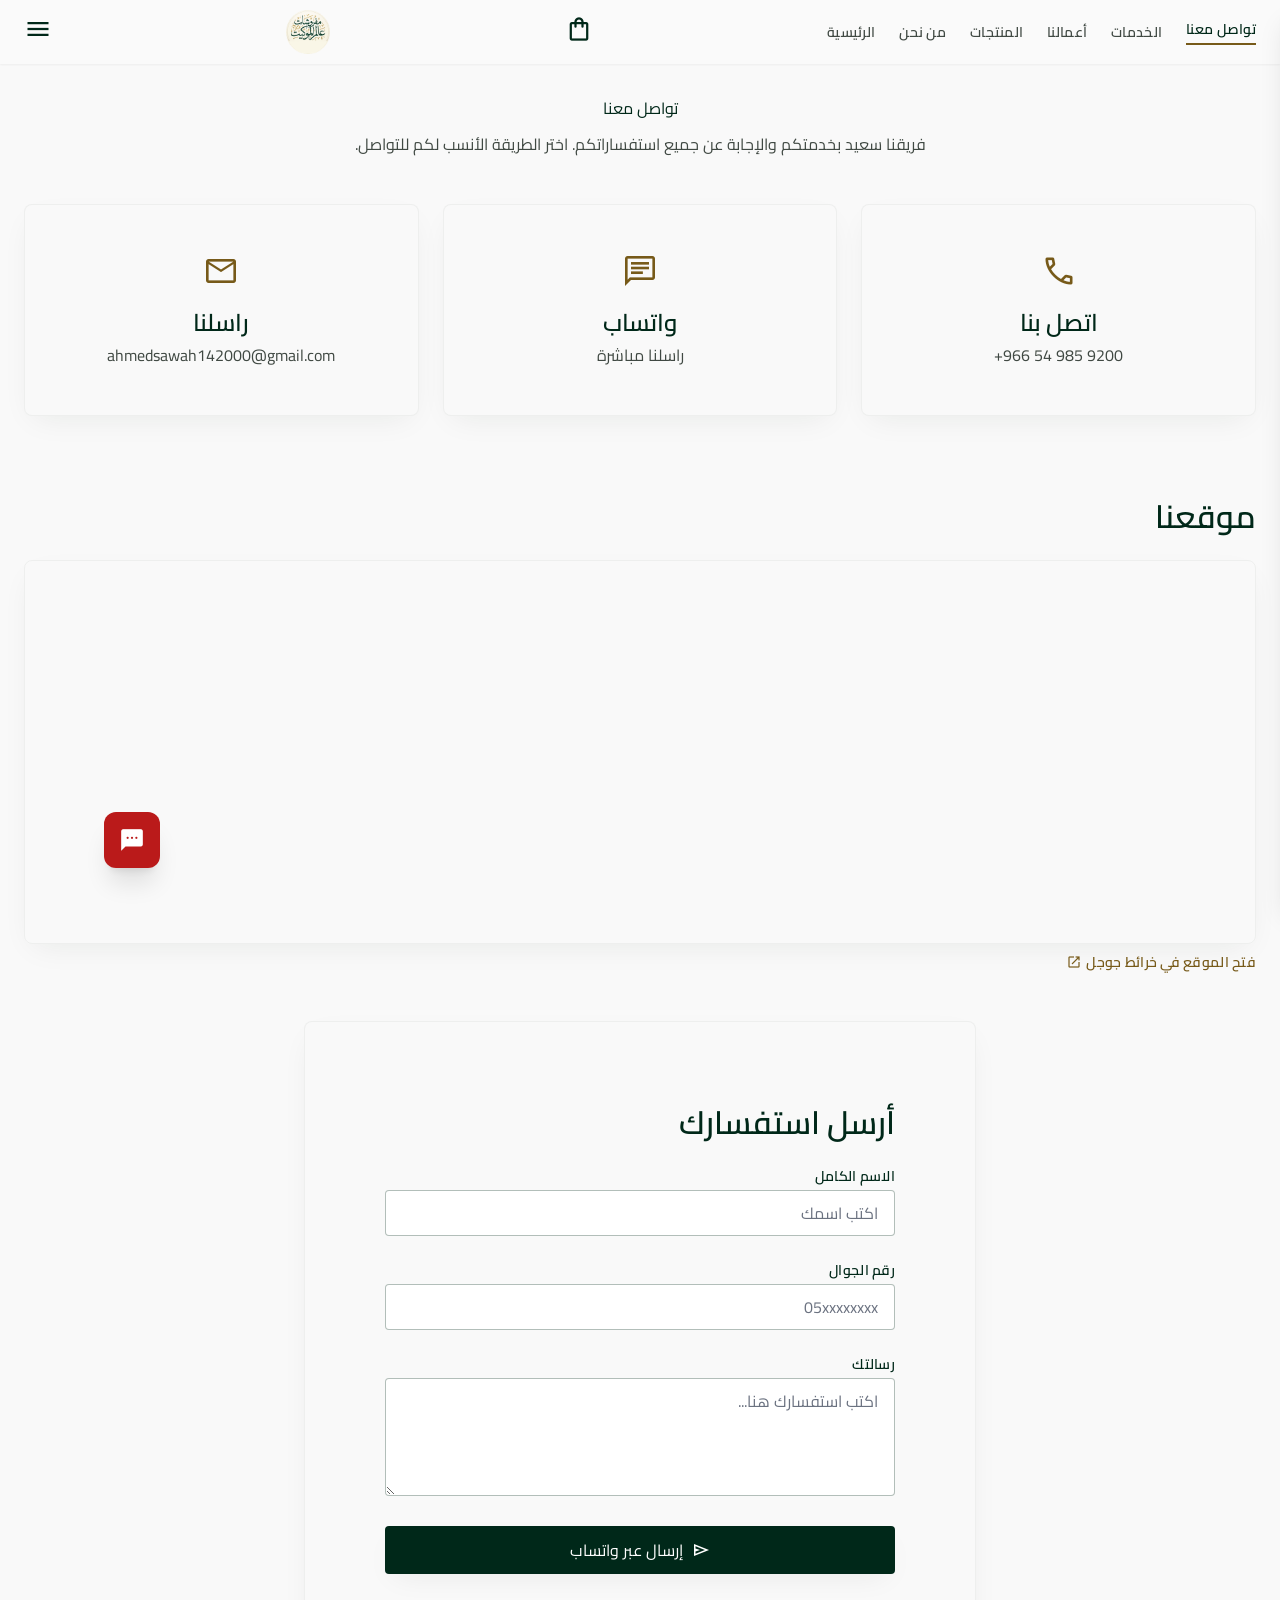
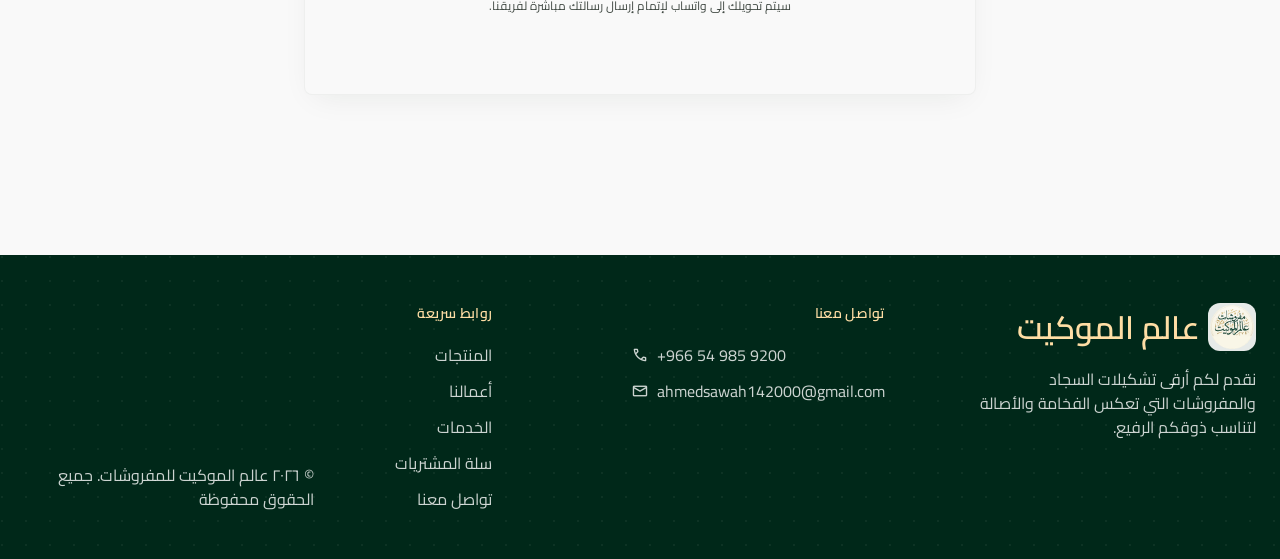
==== contact.html @ 9fe0e8d4 "first commit" ====
<!DOCTYPE html>
<html dir="rtl" lang="ar">
<head>
<meta charset="utf-8"/>
<meta content="width=device-width, initial-scale=1.0" name="viewport"/>
<title>تواصل معنا | عالم الموكيت للمفروشات</title>
<meta name="description" content="تواصل مع فريق عالم الموكيت للمفروشات للاستفسار عن المنتجات أو طلب استشارة مجانية."/>
<link href="https://fonts.googleapis.com" rel="preconnect"/>
<link crossorigin="" href="https://fonts.gstatic.com" rel="preconnect"/>
<link href="https://fonts.googleapis.com/css2?family=Cairo:wght@400;600;700&display=swap" rel="stylesheet"/>
<link href="https://fonts.googleapis.com/css2?family=Material+Symbols+Outlined:wght,FILL@100..700,0..1&display=swap" rel="stylesheet"/>
<link rel="icon" type="image/png" href="assets/img/favicon-32.png"/>
<link rel="canonical" href="https://aalam-almoquette.netlify.app/contact.html"/>
<link rel="apple-touch-icon" href="assets/img/apple-touch-icon.png"/>
<link rel="stylesheet" href="assets/css/tailwind-build.css"/>
<link rel="stylesheet" href="assets/css/style.css"/>
<!--
  إحداثيات الموقع الفعلي مُضافة (24°35'50.3"N 46°43'52.3"E ≈ الرياض).
  باقي حاجة واحدة بس: اسم الشارع/الحي بالظبط في "streetAddress" أدناه —
  لما توصلك، حطّه هنا وفي Google Business Profile بنفس الصياغة تمامًا.
-->
<script type="application/ld+json">
{
  "@context": "https://schema.org",
  "@type": "HomeGoodsStore",
  "name": "عالم الموكيت للمفروشات",
  "telephone": "+966549859200",
  "email": "ahmedsawah142000@gmail.com",
  "address": {
    "@type": "PostalAddress",
    "streetAddress": "TODO: اسم الشارع ورقم المبنى",
    "addressLocality": "الرياض",
    "addressRegion": "منطقة الرياض",
    "postalCode": "TODO: الرمز البريدي",
    "addressCountry": "SA"
  },
  "geo": {
    "@type": "GeoCoordinates",
    "latitude": "24.597306",
    "longitude": "46.731194"
  },
  "openingHours": "Sa-Th 09:00-22:00"
}
</script>
</head>
<body class="bg-background text-on-background min-h-screen flex flex-col">

<div id="site-header"></div>

<main class="flex-grow pt-24 pb-xl px-margin-mobile md:px-gutter max-w-container-max mx-auto w-full">

  <div class="text-center mb-lg">
    <h1 class="font-display-lg-mobile md:font-display-lg text-primary mb-sm">تواصل معنا</h1>
    <p class="font-body-lg text-on-surface-variant max-w-2xl mx-auto">فريقنا سعيد بخدمتكم والإجابة عن جميع استفساراتكم. اختر الطريقة الأنسب لكم للتواصل.</p>
  </div>

  <div class="grid grid-cols-1 md:grid-cols-3 gap-md mb-xl">
    <a href="tel:+966549859200" class="bg-surface rounded-xl p-lg text-center ambient-shadow hover-lift border border-outline-variant/20">
      <span class="material-symbols-outlined text-secondary text-[36px]">call</span>
      <p class="font-headline-sm text-headline-sm text-primary mt-sm">اتصل بنا</p>
      <p class="font-body-md text-on-surface-variant mt-1" dir="ltr">+966 54 985 9200</p>
    </a>
    <a href="https://wa.me/966549859200" target="_blank" rel="noopener" class="bg-surface rounded-xl p-lg text-center ambient-shadow hover-lift border border-outline-variant/20">
      <span class="material-symbols-outlined text-secondary text-[36px]">chat</span>
      <p class="font-headline-sm text-headline-sm text-primary mt-sm">واتساب</p>
      <p class="font-body-md text-on-surface-variant mt-1">راسلنا مباشرة</p>
    </a>
    <a href="mailto:ahmedsawah142000@gmail.com" class="bg-surface rounded-xl p-lg text-center ambient-shadow hover-lift border border-outline-variant/20">
      <span class="material-symbols-outlined text-secondary text-[36px]">mail</span>
      <p class="font-headline-sm text-headline-sm text-primary mt-sm">راسلنا</p>
      <p class="font-body-md text-on-surface-variant mt-1">ahmedsawah142000@gmail.com</p>
    </a>
  </div>

  <section class="mb-lg">
    <h2 class="font-headline-md text-headline-md text-primary mb-md text-right">موقعنا</h2>
    <div class="rounded-xl overflow-hidden ambient-shadow h-72 md:h-96 border border-outline-variant/20">
      <iframe
        class="w-full h-full border-0"
        loading="lazy"
        referrerpolicy="no-referrer-when-downgrade"
        src="https://www.google.com/maps?q=24.597306,46.731194&output=embed"
        title="موقع عالم الموكيت للمفروشات على خرائط جوجل">
      </iframe>
    </div>
    <a href="https://www.google.com/maps?q=24.597306,46.731194" target="_blank" rel="noopener" class="inline-flex items-center gap-1 text-secondary hover:underline font-label-md text-label-md mt-2">
      فتح الموقع في خرائط جوجل
      <span class="material-symbols-outlined text-[16px]">open_in_new</span>
    </a>
    <!-- ملاحظة: لما يبقى عندك رابط "مشاركة" من صفحة Google Business Profile بعد التسجيل والتحقق،
         استبدل الرابطين أعلاه به — هيكون مربوط مباشرة بملفك ويعرض التقييمات وساعات العمل. -->
  </section>

  <section class="bg-surface rounded-xl ambient-shadow border border-outline-variant/20 p-lg md:p-xl max-w-2xl mx-auto">
    <h2 class="font-headline-md text-headline-md text-primary mb-md text-right">أرسل استفسارك</h2>
    <form id="contact-form" novalidate class="flex flex-col gap-md text-right">
      <div>
        <label class="font-label-md text-label-md text-primary block mb-1" for="name">الاسم الكامل</label>
        <input id="name" name="name" type="text" required class="w-full border border-primary/30 rounded-lg px-4 py-2.5 font-body-md focus:border-secondary focus:ring-1 focus:ring-secondary text-right" placeholder="اكتب اسمك"/>
      </div>
      <div>
        <label class="font-label-md text-label-md text-primary block mb-1" for="phone">رقم الجوال</label>
        <input id="phone" name="phone" type="tel" required dir="ltr" class="w-full border border-primary/30 rounded-lg px-4 py-2.5 font-body-md focus:border-secondary focus:ring-1 focus:ring-secondary text-right" placeholder="05xxxxxxxx"/>
      </div>
      <div>
        <label class="font-label-md text-label-md text-primary block mb-1" for="message">رسالتك</label>
        <textarea id="message" name="message" rows="4" required class="w-full border border-primary/30 rounded-lg px-4 py-2.5 font-body-md focus:border-secondary focus:ring-1 focus:ring-secondary text-right" placeholder="اكتب استفسارك هنا..."></textarea>
      </div>
      <button type="submit" class="bg-primary text-white hover:bg-primary-container px-8 py-3 rounded-lg font-label-md text-[16px] transition-colors ambient-shadow inline-flex items-center justify-center gap-2">
        <span class="material-symbols-outlined text-[20px]">send</span>
        إرسال عبر واتساب
      </button>
      <p class="font-caption text-caption text-on-surface-variant text-center">سيتم تحويلك إلى واتساب لإتمام إرسال رسالتك مباشرة لفريقنا.</p>
    </form>
  </section>

</main>

<div id="site-footer"></div>

<script src="assets/js/data.js"></script>
<script src="assets/js/cart.js"></script>
<script src="assets/js/layout.js"></script>
<script src="assets/js/validation.js"></script>
<script>
  var contactForm = document.getElementById("contact-form");
  var nameInput = document.getElementById("name");
  var phoneInput = document.getElementById("phone");
  var messageInput = document.getElementById("message");

  var contactFields = [
    { input: nameInput, rules: { required: true, minLength: 3 } },
    { input: phoneInput, rules: { required: true, phone: true } },
    { input: messageInput, rules: { required: true, minLength: 5 } }
  ];
  attachLiveValidation(contactFields);

  contactForm.addEventListener("submit", function (e) {
    e.preventDefault();

    if (!validateForm(contactFields)) {
      scrollToFirstError(contactForm);
      return;
    }

    var name = nameInput.value.trim();
    var phone = phoneInput.value.trim();
    var message = messageInput.value.trim();
    var text = "استفسار جديد من موقع عالم الموكيت:\n" +
      "الاسم: " + name + "\n" +
      "الجوال: " + phone + "\n" +
      "الرسالة: " + message;
    window.open("https://wa.me/" + WHATSAPP_NUMBER + "?text=" + encodeURIComponent(text), "_blank");
  });
</script>
</body>
</html>
---- assets/css/style.css ----
body {
  font-family: "Cairo", sans-serif;
  background-color: #f9f9f9;
  overflow-x: hidden;
}

/* Full-bleed: يمدد العنصر ليأخذ عرض الشاشة كاملاً حتى لو كان أبوه محصور بعرض المحتوى */
.full-bleed {
  position: relative;
  left: 50%;
  right: 50%;
  margin-left: -50vw;
  margin-right: -50vw;
  width: 100vw;
}

.ambient-shadow {
  box-shadow: 0 10px 30px -10px rgba(0, 40, 25, 0.08);
}

.hover-lift {
  transition: transform 0.3s ease, box-shadow 0.3s ease;
}
.hover-lift:hover {
  transform: translateY(-4px);
  box-shadow: 0 20px 40px -15px rgba(0, 40, 25, 0.12);
}

/* Navigation Drawer */
#nav-drawer {
  transform: translateX(100%);
  transition: transform 0.3s ease-in-out;
}
#nav-drawer.open {
  transform: translateX(0);
}
#drawer-overlay {
  opacity: 0;
  pointer-events: none;
  transition: opacity 0.3s ease-in-out;
}
#drawer-overlay.open {
  opacity: 1;
  pointer-events: auto;
}

/* Quantity stepper */
.qty-stepper button {
  transition: background-color 0.2s ease;
}

/* Toast */
#toast {
  transform: translateY(150%);
  transition: transform 0.35s ease;
}
#toast.show {
  transform: translateY(0);
}

/* Skeleton loading shimmer for cart */
@keyframes shimmer {
  0% { background-position: -400px 0; }
  100% { background-position: 400px 0; }
}
.shimmer {
  background: linear-gradient(90deg, #eeeeee 0%, #e2e2e2 50%, #eeeeee 100%);
  background-size: 800px 100%;
  animation: shimmer 1.4s infinite linear;
}

/* Focus visibility for accessibility */
a:focus-visible, button:focus-visible, input:focus-visible, textarea:focus-visible, select:focus-visible {
  outline: 2px solid #775a19;
  outline-offset: 2px;
}

/* Floating contact widget (FAB) */
#fab-menu {
  display: flex;
  flex-direction: column;
  align-items: flex-end;
}
#fab-menu .fab-item {
  opacity: 0;
  transform: translateY(12px) scale(0.9);
  pointer-events: none;
  transition: opacity 0.25s ease, transform 0.25s ease;
  margin-bottom: 12px;
}
#fab-menu.fab-menu-open .fab-item {
  opacity: 1;
  transform: translateY(0) scale(1);
  pointer-events: auto;
}
#fab-menu.fab-menu-open .fab-item:nth-child(1) { transition-delay: 0.05s; }
#fab-menu.fab-menu-open .fab-item:nth-child(2) { transition-delay: 0.1s; }
#fab-menu.fab-menu-open .fab-item:nth-child(3) { transition-delay: 0.15s; }
#fab-toggle-icon {
  transition: transform 0.25s ease;
}
#fab-toggle[aria-expanded="true"] #fab-toggle-icon {
  transform: rotate(180deg);
}

/* Promo slider */
#promo-slider .promo-slide {
  display: none;
}
#promo-slider .promo-slide.active {
  display: block;
  animation: fadeSlide 0.5s ease;
}
@keyframes fadeSlide {
  from { opacity: 0; transform: translateX(8px); }
  to { opacity: 1; transform: translateX(0); }
}
.promo-dot {
  width: 8px;
  height: 8px;
  border-radius: 999px;
  background: rgba(255,255,255,0.5);
  transition: all 0.25s ease;
  cursor: pointer;
}
.promo-dot.active {
  width: 22px;
  background: #ffffff;
}

/* Hero slider */
.hero-slide {
  display: none;
}
.hero-slide.active {
  display: block;
  animation: fadeSlide 0.6s ease;
}
#hero-dots .promo-dot {
  background: rgba(255,255,255,0.6);
}
#hero-dots .promo-dot.active {
  background: #FED488;
}

/* Our work slider */
.our-work-slide {
  display: none;
}
.our-work-slide.active {
  display: block;
  animation: fadeSlide 0.5s ease;
}
[data-role="dots"] .promo-dot {
  background: rgba(0,0,0,0.25);
}
[data-role="dots"] .promo-dot.active {
  background: #775a19;
}

/* Category slider (horizontal scroll-snap) */
.cat-slider-track {
  display: flex;
  gap: 16px;
  overflow-x: auto;
  scroll-snap-type: x mandatory;
  scroll-behavior: smooth;
  padding-bottom: 8px;
  -webkit-overflow-scrolling: touch;
}
.cat-slider-track::-webkit-scrollbar {
  height: 6px;
}
.cat-slider-track::-webkit-scrollbar-thumb {
  background: #c0c9c1;
  border-radius: 999px;
}
.cat-slider-track > * {
  scroll-snap-align: start;
  flex: 0 0 auto;
}
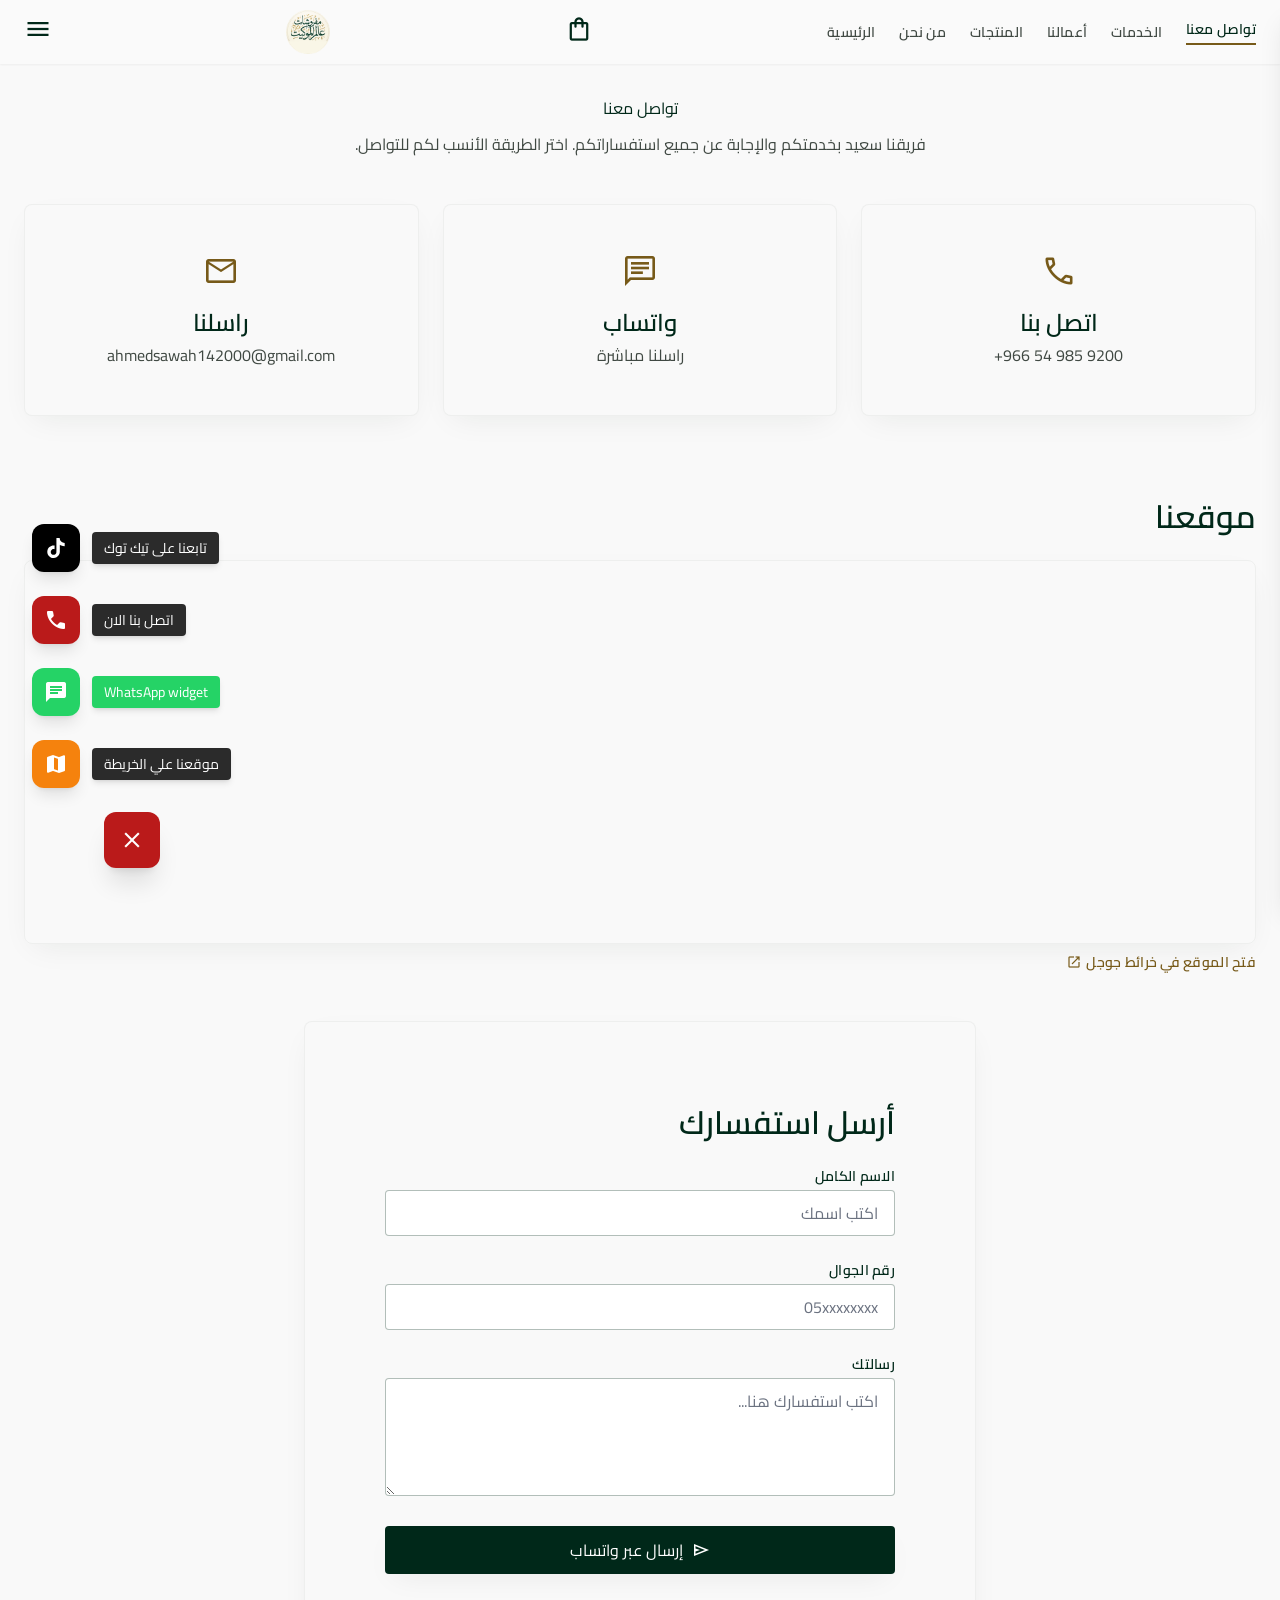
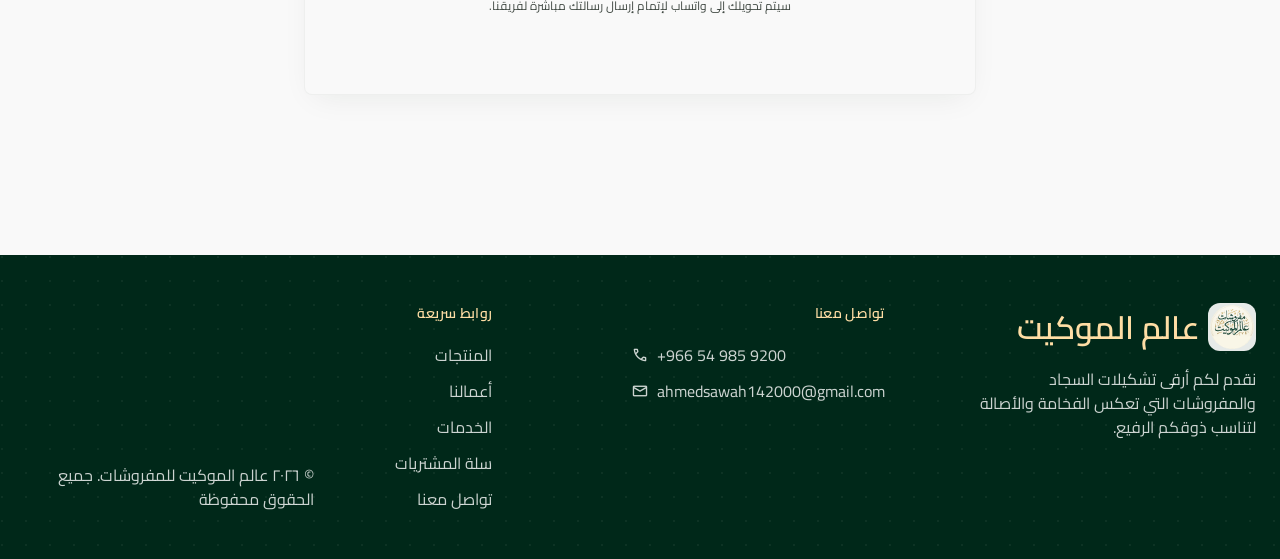
==== commit 95f57463: "Update contact.html" ====
--- a/contact.html
+++ b/contact.html
@@ -79,7 +79,7 @@
         class="w-full h-full border-0"
         loading="lazy"
         referrerpolicy="no-referrer-when-downgrade"
-        src="https://www.google.com/maps?q=24.597306,46.731194&output=embed"
+        src="https://www.google.com/maps?q=24.597306,46.731194(%D8%B9%D8%A7%D9%84%D9%85%20%D8%A7%D9%84%D9%85%D9%88%D9%83%D9%8A%D8%AA%20%D9%84%D9%84%D9%85%D9%81%D8%B1%D9%88%D8%B4%D8%A7%D8%AA)&z=17&output=embed"
         title="موقع عالم الموكيت للمفروشات على خرائط جوجل">
       </iframe>
     </div>
